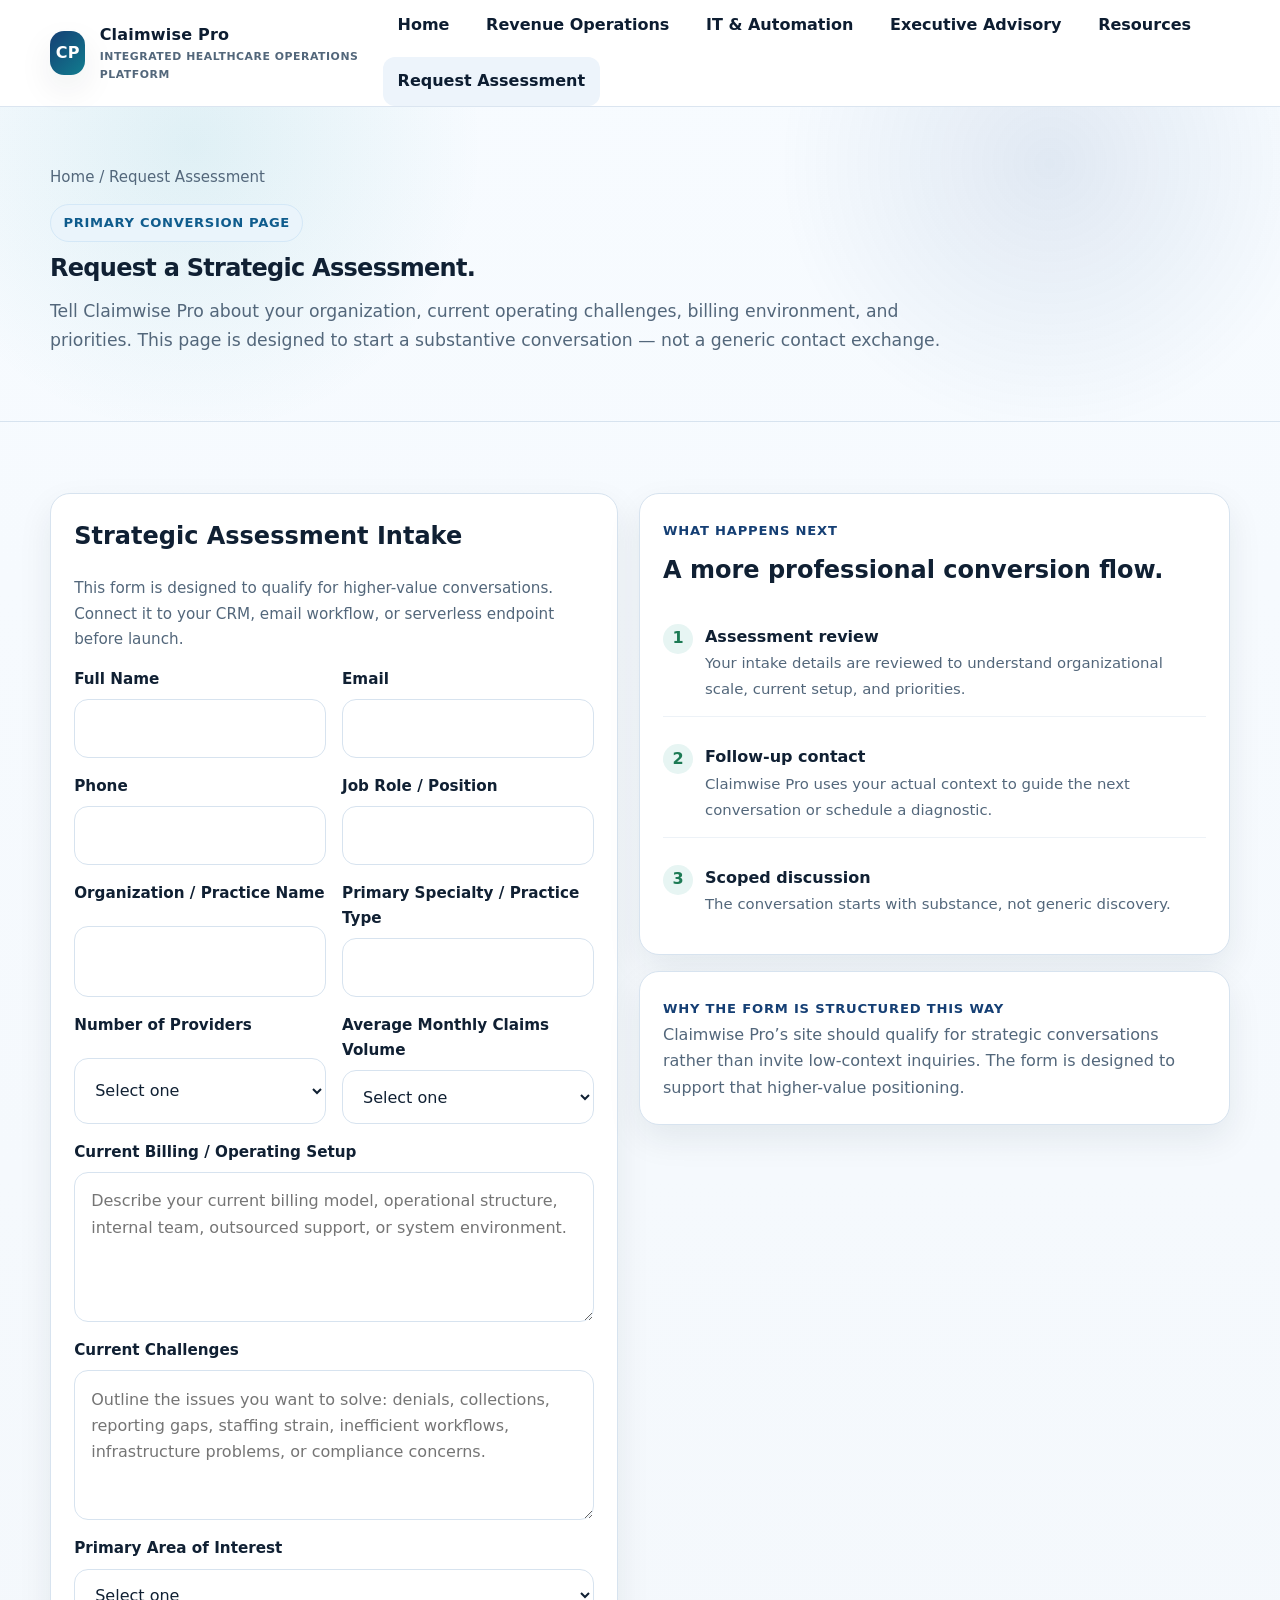
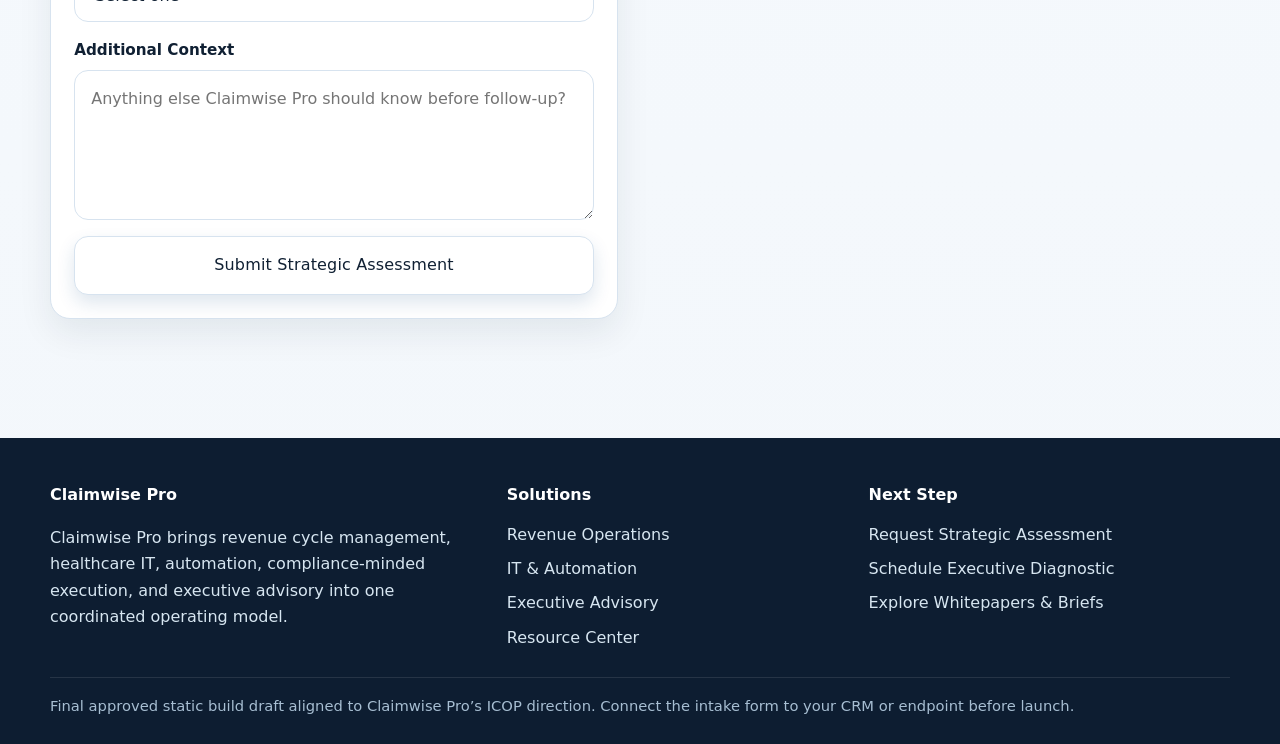
==== claimwise_pro_site_build/contact/index.html @ 68d25049 "Add files via upload" ====
<!doctype html>
<html lang="en">
<head>
  <meta charset="utf-8">
  <meta name="viewport" content="width=device-width,initial-scale=1">
  <title>Request Strategic Assessment | Claimwise Pro</title>
  <meta name="description" content="Request a strategic assessment from Claimwise Pro to discuss revenue performance, operational bottlenecks, workflow automation, infrastructure needs, and executive priorities.">
  <link rel="canonical" href="https://www.claimwisepros.com/contact/">
  <meta property="og:title" content="Request Strategic Assessment | Claimwise Pro">
  <meta property="og:description" content="Start an executive-level assessment with Claimwise Pro.">
  <meta property="og:type" content="website">
  <meta property="og:url" content="https://www.claimwisepros.com/contact/">
  <meta name="twitter:card" content="summary_large_image">
  <link rel="stylesheet" href="../assets/styles.css">
</head>
<body>
  <header class="site-header">
    <div class="container header-inner">
      <a class="brand" href="../index.html" aria-label="Claimwise Pro home">
        <span class="brand-mark">CP</span>
        <span>
          Claimwise Pro
          <small>Integrated Healthcare Operations Platform</small>
        </span>
      </a>
      <div class="nav-wrap">
        <button class="menu-toggle" type="button" data-menu-toggle aria-expanded="false" aria-controls="site-nav">Menu</button>
        <nav class="site-nav" id="site-nav" data-site-nav aria-label="Primary navigation">
          <a class="" href="../index.html">Home</a>
          <a class="" href="../revenue-optimization/index.html">Revenue Operations</a>
          <a class="" href="../it-automation/index.html">IT &amp; Automation</a>
          <a class="" href="../practice-management/index.html">Executive Advisory</a>
          <a class="" href="../resources/index.html">Resources</a>
          <a class="active" href="../contact/index.html">Request Assessment</a>
        </nav>
      </div>
    </div>
  </header>
  <main>
    <section class="page-hero">
      <div class="container">
        <div class="breadcrumbs"><a href="../index.html">Home</a> / Request Assessment</div>
        <span class="eyebrow">Primary conversion page</span>
        <h1>Request a Strategic Assessment.</h1>
        <p>Tell Claimwise Pro about your organization, current operating challenges, billing environment, and priorities. This page is designed to start a substantive conversation — not a generic contact exchange.</p>
      </div>
    </section>

    <section class="section">
      <div class="container split">
        <div class="form-card">
          <h2 style="margin-top:0">Strategic Assessment Intake</h2>
          <p class="form-note">This form is designed to qualify for higher-value conversations. Connect it to your CRM, email workflow, or serverless endpoint before launch.</p>
          <form action="https://formspree.io/f/xgorleov" method="POST">
  <input type="hidden" name="_subject" value="New Claimwise Pro Strategic Assessment Submission">
  <div class="form-grid">
    <div class="field"><label for="full-name">Full Name</label><input id="full-name" name="full_name" type="text" required></div>
    <div class="field"><label for="email">Email</label><input id="email" name="email" type="email" required></div>
    <div class="field"><label for="phone">Phone</label><input id="phone" name="phone" type="tel"></div>
    <div class="field"><label for="role">Job Role / Position</label><input id="role" name="role" type="text"></div>
    <div class="field"><label for="organization">Organization / Practice Name</label><input id="organization" name="organization" type="text"></div>
    <div class="field"><label for="specialty">Primary Specialty / Practice Type</label><input id="specialty" name="specialty" type="text"></div>
    <div class="field"><label for="providers">Number of Providers</label><select id="providers" name="provider_count"><option value="">Select one</option><option>1–2</option><option>3–5</option><option>6–10</option><option>11–25</option><option>26+</option></select></div>
    <div class="field"><label for="claims">Average Monthly Claims Volume</label><select id="claims" name="claims_volume"><option value="">Select one</option><option>Under 500</option><option>500–1,500</option><option>1,500–5,000</option><option>5,000+</option></select></div>
    <div class="field full"><label for="setup">Current Billing / Operating Setup</label><textarea id="setup" name="billing_setup" placeholder="Describe your current billing model, operational structure, internal team, outsourced support, or system environment."></textarea></div>
    <div class="field full"><label for="challenges">Current Challenges</label><textarea id="challenges" name="current_challenges" placeholder="Outline the issues you want to solve: denials, collections, reporting gaps, staffing strain, inefficient workflows, infrastructure problems, or compliance concerns."></textarea></div>
    <div class="field full"><label for="interest">Primary Area of Interest</label><select id="interest" name="interest"><option value="">Select one</option><option>Revenue Operations Optimization</option><option>Healthcare IT &amp; Automation</option><option>Executive Advisory</option><option>Full ICOP Platform Assessment</option></select></div>
    <div class="field full"><label for="additional">Additional Context</label><textarea id="additional" name="additional_information" placeholder="Anything else Claimwise Pro should know before follow-up?"></textarea></div>
    <div class="field full"><input type="submit" value="Submit Strategic Assessment"></div>
  </div>
</form>
          <div class="notice" data-form-notice></div>
        </div>
        <div>
          <div class="panel">
            <span class="kicker">What happens next</span>
            <h2 style="margin-top:.45rem">A more professional conversion flow.</h2>
            <ul class="list">
              <li><span class="bullet">1</span><div><strong>Assessment review</strong><br><span class="small">Your intake details are reviewed to understand organizational scale, current setup, and priorities.</span></div></li>
              <li><span class="bullet">2</span><div><strong>Follow-up contact</strong><br><span class="small">Claimwise Pro uses your actual context to guide the next conversation or schedule a diagnostic.</span></div></li>
              <li><span class="bullet">3</span><div><strong>Scoped discussion</strong><br><span class="small">The conversation starts with substance, not generic discovery.</span></div></li>
            </ul>
          </div>
          <div class="panel" style="margin-top:1rem">
            <span class="kicker">Why the form is structured this way</span>
            <p>Claimwise Pro’s site should qualify for strategic conversations rather than invite low-context inquiries. The form is designed to support that higher-value positioning.</p>
          </div>
        </div>
      </div>
    </section>
  </main>
  <footer class="site-footer">
    <div class="container">
      <div class="footer-grid">
        <div>
          <h4>Claimwise Pro</h4>
          <p>Claimwise Pro brings revenue cycle management, healthcare IT, automation, compliance-minded execution, and executive advisory into one coordinated operating model.</p>
        </div>
        <div>
          <h4>Solutions</h4>
          <ul>
            <li><a href="../revenue-optimization/index.html">Revenue Operations</a></li>
            <li><a href="../it-automation/index.html">IT &amp; Automation</a></li>
            <li><a href="../practice-management/index.html">Executive Advisory</a></li>
            <li><a href="../resources/index.html">Resource Center</a></li>
          </ul>
        </div>
        <div>
          <h4>Next Step</h4>
          <ul>
            <li><a href="../contact/index.html">Request Strategic Assessment</a></li>
            <li><a href="../contact/index.html">Schedule Executive Diagnostic</a></li>
            <li><a href="../resources/index.html">Explore Whitepapers &amp; Briefs</a></li>
          </ul>
        </div>
      </div>
      <div class="footer-bottom">Final approved static build draft aligned to Claimwise Pro’s ICOP direction. Connect the intake form to your CRM or endpoint before launch.</div>
    </div>
  </footer>
  <script src="../assets/script.js"></script>
</body>
</html>
---- claimwise_pro_site_build/assets/styles.css ----
:root{
  --bg:#f4f8fc;
  --surface:#ffffff;
  --surface-2:#eef5fb;
  --surface-3:#e4eef8;
  --text:#102033;
  --muted:#53677b;
  --line:#d7e3ef;
  --primary:#153f74;
  --primary-2:#0f6293;
  --accent:#117d8f;
  --dark:#0d1d31;
  --dark-2:#102742;
  --success:#1c7a54;
  --warning:#8f6b11;
  --shadow:0 14px 34px rgba(16,33,56,.08);
  --shadow-dark:0 20px 44px rgba(9,23,42,.18);
  --radius:20px;
  --max:1180px;
}
*{box-sizing:border-box}
html{scroll-behavior:smooth}
body{
  margin:0;
  font-family:Inter,ui-sans-serif,system-ui,-apple-system,Segoe UI,Roboto,Helvetica,Arial,sans-serif;
  background:linear-gradient(180deg,#f7fbff 0%,#f3f7fb 100%);
  color:var(--text);
  line-height:1.65;
}
a{color:var(--primary);text-decoration:none}
a:hover{text-decoration:underline}
img{max-width:100%;display:block}
.container{width:min(calc(100% - 2rem),var(--max));margin-inline:auto}
.site-header{
  position:sticky;top:0;z-index:50;
  background:rgba(255,255,255,.92);
  backdrop-filter:blur(16px);
  border-bottom:1px solid rgba(215,227,239,.9);
}
.header-inner{display:flex;align-items:center;justify-content:space-between;gap:1rem;min-height:78px}
.brand{display:flex;align-items:center;gap:.9rem;color:var(--dark);font-weight:800;letter-spacing:.2px}
.brand:hover{text-decoration:none}
.brand-mark{width:44px;height:44px;border-radius:14px;background:linear-gradient(135deg,var(--primary),var(--accent));display:grid;place-items:center;color:#fff;font-weight:800;box-shadow:var(--shadow)}
.brand small{display:block;color:var(--muted);font-weight:700;letter-spacing:.05em;text-transform:uppercase;font-size:.68rem}
.nav-wrap{display:flex;align-items:center;gap:1rem}
.menu-toggle{display:none;border:1px solid var(--line);background:#fff;color:var(--dark);border-radius:12px;padding:.72rem .85rem;font-weight:800}
.site-nav{display:flex;align-items:center;gap:.45rem;flex-wrap:wrap}
.site-nav a{color:var(--dark);font-weight:700;padding:.72rem .92rem;border-radius:12px}
.site-nav a:hover,.site-nav a.active{background:#edf4fb;text-decoration:none}
.button,button,input[type=submit]{appearance:none;border:none;cursor:pointer;display:inline-flex;align-items:center;justify-content:center;gap:.55rem;min-height:50px;padding:.9rem 1.18rem;border-radius:14px;font-weight:800;letter-spacing:.01em;transition:.2s transform,.2s box-shadow,.2s background;box-shadow:0 8px 18px rgba(21,76,138,.14)}
.button:hover,button:hover,input[type=submit]:hover{transform:translateY(-1px);text-decoration:none}
.button-primary,button,input[type=submit]{background:linear-gradient(135deg,var(--primary),var(--primary-2));color:#fff}
.button-secondary{background:#fff;color:var(--dark);border:1px solid var(--line);box-shadow:none}
.button-tertiary{background:rgba(255,255,255,.08);color:#fff;border:1px solid rgba(255,255,255,.18);box-shadow:none}
.hero{position:relative;padding:5rem 0 4rem;overflow:hidden;background:linear-gradient(180deg,#f9fcff 0%,rgba(244,248,252,0) 100%)}
.hero:before{content:"";position:absolute;inset:0;background:radial-gradient(circle at 12% 12%,rgba(17,125,143,.12),transparent 30%),radial-gradient(circle at 88% 18%,rgba(21,63,116,.12),transparent 24%);pointer-events:none}
.hero-grid{position:relative;display:grid;grid-template-columns:minmax(0,1.12fr) minmax(300px,.88fr);gap:2rem;align-items:center}
.hero h1,.page-hero h1{margin:.9rem 0 1rem;line-height:1.04;letter-spacing:-.03em}
.hero h1{font-size:clamp(2.4rem,5vw,4.5rem)}
.hero p.lead,.page-hero p{font-size:1.08rem;color:var(--muted);max-width:56rem;margin:0 0 1.4rem}
.hero-actions,.cta-stack{display:flex;flex-wrap:wrap;gap:.85rem;margin-top:1.1rem}
.eyebrow,.pill{display:inline-flex;align-items:center;gap:.55rem;padding:.45rem .78rem;border-radius:999px;background:#eaf4fb;border:1px solid #d4e8f7;color:#0f5c8d;font-weight:800;font-size:.82rem;text-transform:uppercase;letter-spacing:.05em}
.hero-card,.panel,.card,.metric,.faq details,.form-card,.callout-alt,.band-card{background:var(--surface);border:1px solid var(--line);border-radius:var(--radius);box-shadow:var(--shadow)}
.hero-card{background:linear-gradient(180deg,var(--dark-2),var(--dark));color:#fff;padding:1.5rem;box-shadow:var(--shadow-dark)}
.hero-card .eyebrow{background:rgba(255,255,255,.08);border-color:rgba(255,255,255,.14);color:#dceaf4}
.hero-checks{display:grid;gap:.75rem;margin-top:1rem}
.hero-checks div{display:flex;gap:.6rem;align-items:flex-start}
.hero-checks span:first-child{color:#8ddce4;font-weight:900}
.stat-grid{display:grid;grid-template-columns:repeat(2,minmax(0,1fr));gap:.9rem;margin-top:1rem}
.stat{background:rgba(255,255,255,.08);border:1px solid rgba(255,255,255,.1);border-radius:16px;padding:1rem}
.stat strong{display:block;font-size:1.2rem}
.small{font-size:.93rem;color:var(--muted)}
.section{padding:4.4rem 0}
.section-tight{padding:3rem 0}
.band{background:linear-gradient(180deg,var(--dark-2),var(--dark));color:#fff}
.band .section-header p,.band .card p,.band .small,.band .muted{color:#d7e6f1}
.band .card,.band-card{background:rgba(255,255,255,.06);border-color:rgba(255,255,255,.12);box-shadow:none;color:#fff}
.band .eyebrow{background:rgba(255,255,255,.08);border-color:rgba(255,255,255,.14);color:#dceaf4}
.band .icon{background:rgba(141,220,228,.14);color:#8ddce4;border-color:rgba(141,220,228,.25)}
.section-header{max-width:52rem;margin-bottom:1.7rem}
.section-header h2{font-size:clamp(1.85rem,3.5vw,2.8rem);line-height:1.1;margin:0 0 .75rem;letter-spacing:-.025em}
.section-header p,.muted{margin:0;color:var(--muted);font-size:1.04rem}
.kicker{color:var(--primary);font-weight:800;text-transform:uppercase;letter-spacing:.06em;font-size:.82rem}
.grid-2{display:grid;grid-template-columns:repeat(2,minmax(0,1fr));gap:1.25rem}
.grid-3{display:grid;grid-template-columns:repeat(3,minmax(0,1fr));gap:1.25rem}
.grid-4{display:grid;grid-template-columns:repeat(4,minmax(0,1fr));gap:1rem}
.split{display:grid;grid-template-columns:minmax(0,.98fr) minmax(0,1.02fr);gap:1.3rem;align-items:start}
.card,.panel,.metric,.form-card,.callout-alt{padding:1.45rem}
.card h3,.card h4,.panel h3,.panel h4,.metric h3,.metric h4{margin:.2rem 0 .7rem;line-height:1.2}
.card p,.panel p,.metric p{margin:0;color:var(--muted)}
.icon{width:46px;height:46px;border-radius:14px;display:grid;place-items:center;font-weight:900;color:var(--primary);background:#e9f3fb;border:1px solid #d7e6f5;margin-bottom:.9rem}
.list{display:grid;gap:.82rem;margin:0;padding:0;list-style:none}
.list li{display:flex;gap:.75rem;align-items:flex-start;padding:.85rem 0;border-bottom:1px solid #edf2f7}
.list li:last-child{border-bottom:none}
.bullet{width:30px;height:30px;border-radius:999px;background:#e7f5f3;color:var(--success);display:grid;place-items:center;font-weight:900;flex:0 0 auto}
.metric strong{display:block;font-size:1.2rem;line-height:1.1;margin-bottom:.4rem}
.callout{display:grid;grid-template-columns:minmax(0,1.1fr) auto;gap:1rem;align-items:center;background:linear-gradient(135deg,var(--dark-2),#0f5878);color:#fff;padding:1.7rem;border-radius:24px;box-shadow:var(--shadow-dark)}
.callout h3{font-size:clamp(1.55rem,3vw,2rem);margin:0 0 .45rem}
.callout p{margin:0;color:#dbe9f4}
.callout-alt{background:linear-gradient(180deg,#ffffff,#f6fbff)}
.badge-list{display:flex;flex-wrap:wrap;gap:.65rem}
.badge{display:inline-flex;align-items:center;gap:.45rem;padding:.55rem .8rem;border-radius:999px;background:#f1f7fd;border:1px solid var(--line);color:var(--dark);font-weight:700}
.quote{font-size:1.08rem;color:var(--text);font-weight:700;margin:0 0 .7rem}
.proof-grid,.pricing-grid,.resource-grid{display:grid;grid-template-columns:repeat(3,minmax(0,1fr));gap:1.1rem}
.pricing-card{position:relative;overflow:hidden}
.pricing-card.featured{border-color:#b9d7f0;box-shadow:0 18px 44px rgba(17,81,139,.12)}
.pricing-top{display:flex;align-items:flex-start;justify-content:space-between;gap:1rem;margin-bottom:1rem}
.price{font-size:2rem;font-weight:900;line-height:1}
.price small{display:block;font-size:.9rem;font-weight:700;color:var(--muted);margin-top:.35rem}
.price-note{margin-top:1rem;font-size:.92rem;color:var(--muted)}
.process-grid{display:grid;grid-template-columns:repeat(4,minmax(0,1fr));gap:1rem}
.step{padding:1.15rem}
.step-num{width:2rem;height:2rem;border-radius:50%;display:grid;place-items:center;background:#eaf4fb;color:#0f5c8d;font-weight:900;margin-bottom:.8rem;border:1px solid #d4e8f7}
.faq details{padding:1rem 1.1rem}
.faq details+details{margin-top:.85rem}
.faq summary{cursor:pointer;font-weight:800}
.faq p{color:var(--muted)}
.page-hero{padding:3.6rem 0 2.8rem;background:radial-gradient(circle at 82% 18%,rgba(21,76,138,.1),transparent 25%),radial-gradient(circle at 15% 12%,rgba(15,143,159,.1),transparent 26%);border-bottom:1px solid var(--line)}
.breadcrumbs{color:var(--muted);font-size:.94rem;margin-bottom:.9rem}
.breadcrumbs a{color:var(--muted)}
.form-grid{display:grid;grid-template-columns:repeat(2,minmax(0,1fr));gap:1rem}
.field{display:grid;gap:.45rem}
.field.full{grid-column:1/-1}
.field label{font-weight:750;font-size:.95rem}
.field input,.field select,.field textarea{width:100%;border:1px solid var(--line);background:#fff;color:var(--text);border-radius:14px;padding:.95rem 1rem;font:inherit}
.field textarea{min-height:150px;resize:vertical}
.form-note{color:var(--muted);font-size:.95rem}
.notice{padding:1rem 1.1rem;border-radius:16px;background:#edf7f1;color:#0b5132;border:1px solid #c8ead6;display:none;margin-top:1rem}
.site-footer{margin-top:3rem;background:var(--dark);color:#d7e6f1;padding:2.8rem 0 1.6rem}
.footer-grid{display:grid;grid-template-columns:1.15fr .9fr .95fr;gap:1.2rem}
.site-footer h4{color:#fff;margin:0 0 .8rem}
.site-footer a{color:#d7e6f1}
.site-footer ul{list-style:none;padding:0;margin:0;display:grid;gap:.5rem}
.footer-bottom{margin-top:1.6rem;padding-top:1rem;border-top:1px solid rgba(255,255,255,.1);color:#a7bed2;font-size:.92rem}
@media (max-width:980px){
  .hero-grid,.split,.grid-3,.grid-4,.proof-grid,.pricing-grid,.resource-grid,.footer-grid,.process-grid,.grid-2{grid-template-columns:1fr}
  .form-grid,.stat-grid{grid-template-columns:1fr}
  .callout{grid-template-columns:1fr}
  .site-nav{display:none;position:absolute;top:78px;right:1rem;left:1rem;background:#fff;border:1px solid var(--line);border-radius:18px;padding:.7rem;box-shadow:var(--shadow)}
  .site-nav.open{display:grid}
  .menu-toggle{display:inline-flex}
}


.calculator-grid{display:grid;grid-template-columns:repeat(2,minmax(0,1fr));gap:1.25rem}
.calculator-card{padding:1.45rem}
.calculator-card h3{margin:.2rem 0 .5rem;line-height:1.2}
.calculator-card .small-intro{color:var(--muted);margin:0 0 1rem}
.calc-form{display:grid;gap:.9rem;margin-top:1rem}
.calc-form .field{gap:.35rem}
.calc-form .field input{background:#fbfdff}
.calc-assumption{margin-top:1rem;padding:.9rem 1rem;border-radius:14px;background:#f6fbff;border:1px solid var(--line);color:var(--muted);font-size:.93rem}
.calc-results{margin-top:1rem;padding:1rem;border-radius:16px;background:linear-gradient(180deg,#fbfdff,#f3f8fd);border:1px solid var(--line)}
.calc-results h4{margin:.1rem 0 .85rem}
.result-list{list-style:none;padding:0;margin:0;display:grid;gap:.7rem}
.result-list li{display:flex;justify-content:space-between;gap:1rem;align-items:flex-start;padding:.55rem 0;border-bottom:1px solid #e8f0f7}
.result-list li:last-child{border-bottom:none}
.result-list span{color:var(--muted)}
.result-list strong{font-size:1.02rem;text-align:right}
.calc-note{margin-top:.85rem;color:var(--muted);font-size:.9rem}
@media (max-width:980px){.calculator-grid{grid-template-columns:1fr}}
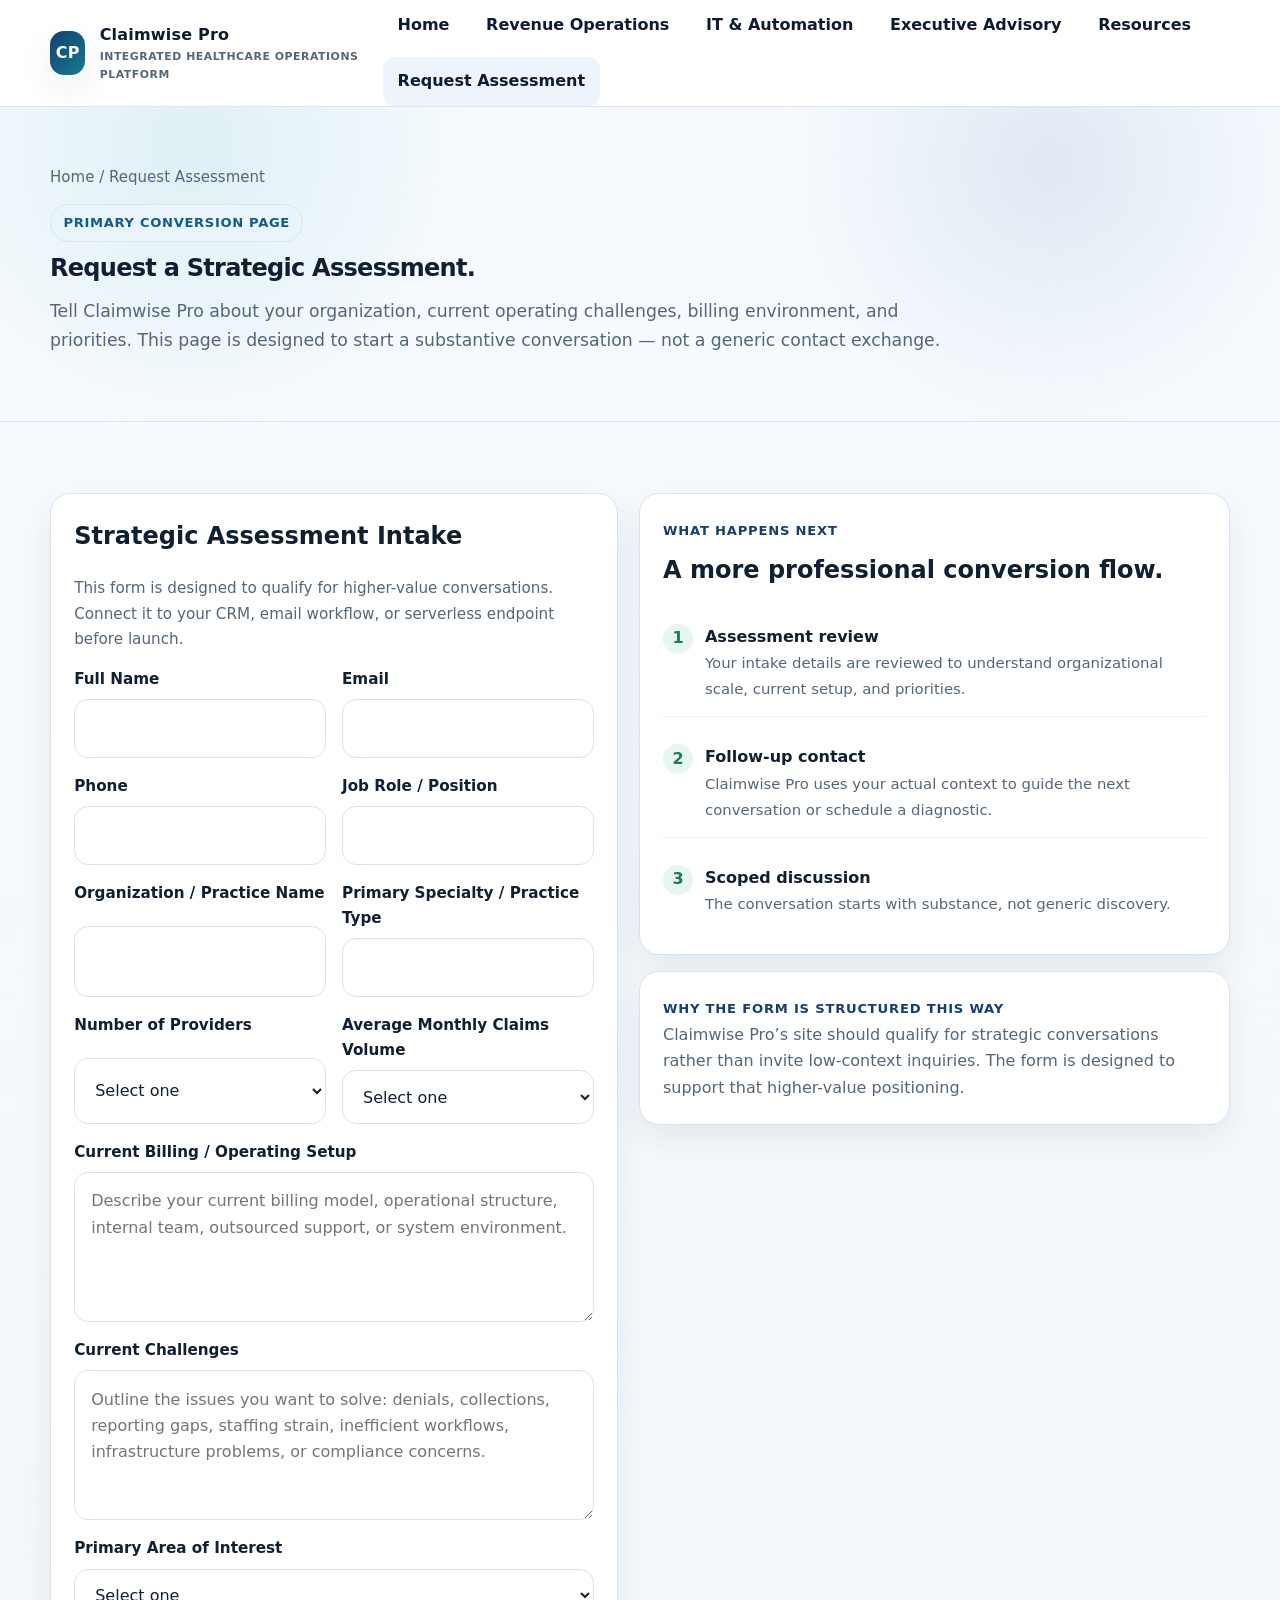
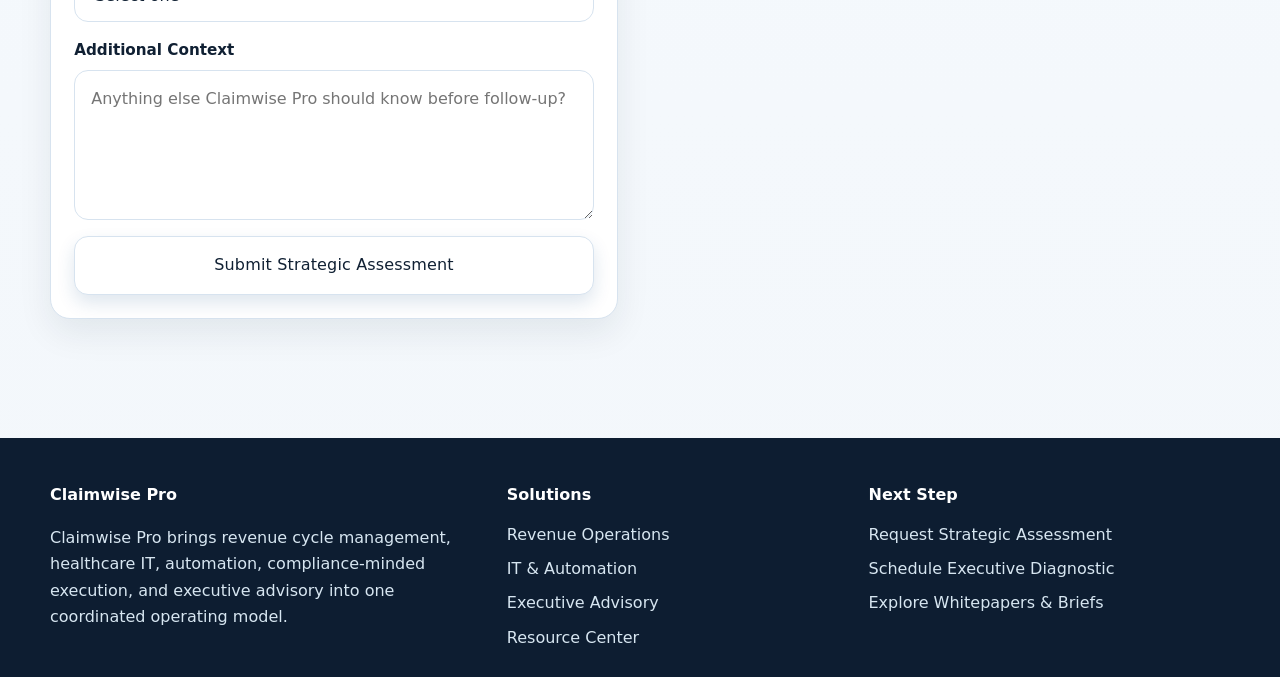
==== commit e70b0d96: "Remove footer message from contact page Removed footer message about the final approved static build" ====
--- a/claimwise_pro_site_build/contact/index.html
+++ b/claimwise_pro_site_build/contact/index.html
@@ -114,9 +114,8 @@
           </ul>
         </div>
       </div>
-      <div class="footer-bottom">Final approved static build draft aligned to Claimwise Pro’s ICOP direction. Connect the intake form to your CRM or endpoint before launch.</div>
     </div>
   </footer>
   <script src="../assets/script.js"></script>
 </body>
-</html>+</html>
